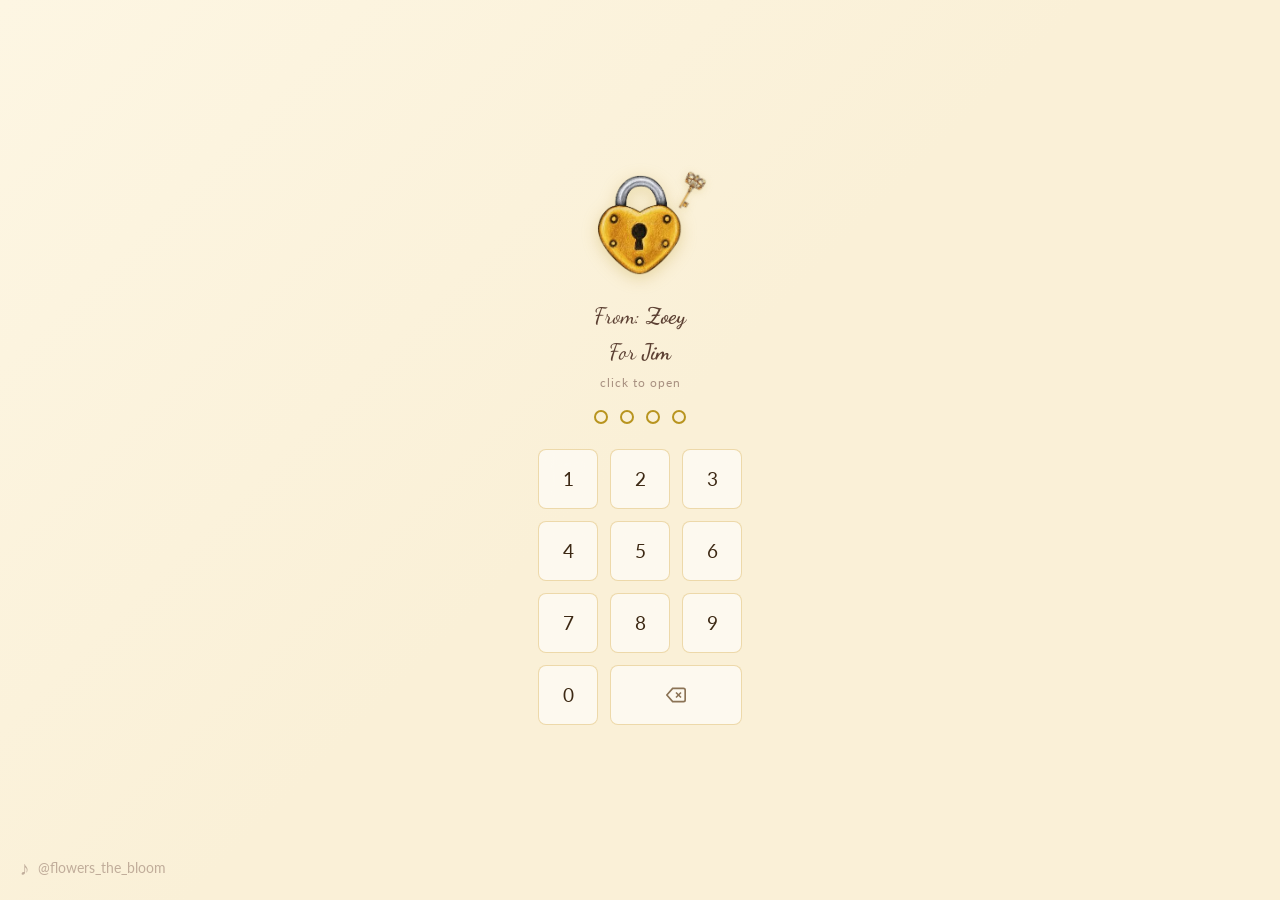
==== index.html @ 01bf9782 "Initial commit via Netlify [skip ci]" ====
<!DOCTYPE html>
<html lang="en">

<head>
    <meta charset="UTF-8">
    <meta name="viewport" content="width=device-width, initial-scale=1.0">
    <title>A Bouquet for You</title>
    <link rel="preconnect" href="https://fonts.googleapis.com">
    <link rel="preconnect" href="https://fonts.gstatic.com" crossorigin>
    <link
        href="https://fonts.googleapis.com/css2?family=Dancing+Script:wght@400;700&family=Playfair+Display:ital,wght@0,400;0,700;1,400&family=Lato:wght@300;400;700&display=swap"
        rel="stylesheet">
    <link rel="stylesheet" href="css/variables.css">
    <link rel="stylesheet" href="css/pin-screen.css">
    <link rel="stylesheet" href="css/flower-animation.css">
    <link rel="stylesheet" href="css/responsive.css">
</head>

<body>
    <!-- Background decorative elements -->
    <div class="bg-decoration">
        <img src="assets/images/flowers/sunflower.png" class="deco-flower sunflower-tl" alt="">
        <img src="assets/images/icons/crescent-moon.png" class="deco-moon" alt="">
        <img src="assets/images/icons/heart-lock.png" class="deco-lock" alt="">
        <img src="assets/images/icons/key.png" class="deco-key" alt="">
        <img src="assets/images/icons/heart.png" class="deco-heart-tr" alt="">
        <img src="assets/images/flowers/tulip.png" class="deco-tulip" alt="">
        <img src="assets/images/icons/cloud.png" class="deco-cloud cloud-1" alt="">
        <img src="assets/images/icons/cloud.png" class="deco-cloud cloud-2" alt="">
        <img src="assets/images/icons/cloud.png" class="deco-cloud cloud-3" alt="">
        <img src="assets/images/flowers/rose-yellow.png" class="deco-flower rose-bl" alt="">
        <img src="assets/images/flowers/daffodil.png" class="deco-flower daffodil-br" alt="">
        <img src="assets/images/flowers/sunflower.png" class="deco-flower sunflower-br" alt="">

        <!-- Gold dots -->
        <div class="gold-dots">
            <span class="dot" style="top:15%;left:20%"></span>
            <span class="dot" style="top:25%;left:35%"></span>
            <span class="dot" style="top:10%;left:70%"></span>
            <span class="dot" style="top:80%;left:15%"></span>
            <span class="dot" style="top:85%;left:80%"></span>
            <span class="dot" style="top:40%;left:90%"></span>
            <span class="dot" style="top:60%;left:5%"></span>
        </div>
    </div>

    <!-- Main content -->
    <main class="pin-screen">
        <div class="lock-container">
            <div class="lock-wrapper">
                <img src="assets/images/icons/heart-lock.png" class="heart-lock" alt="Heart Lock">
                <img src="assets/images/icons/key.png" class="key" alt="Key">
            </div>

            <div class="names">
                <p class="from">From: <span class="sender-name">Zoey</span></p>
                <p class="to">For <span class="recipient-name">Jim</span></p>
                <p class="hint">click to open</p>
            </div>

            <div class="pin-dots">
                <span class="dot" data-index="0"></span>
                <span class="dot" data-index="1"></span>
                <span class="dot" data-index="2"></span>
                <span class="dot" data-index="3"></span>
            </div>

            <div class="number-pad">
                <button class="num-btn" data-num="1">1</button>
                <button class="num-btn" data-num="2">2</button>
                <button class="num-btn" data-num="3">3</button>
                <button class="num-btn" data-num="4">4</button>
                <button class="num-btn" data-num="5">5</button>
                <button class="num-btn" data-num="6">6</button>
                <button class="num-btn" data-num="7">7</button>
                <button class="num-btn" data-num="8">8</button>
                <button class="num-btn" data-num="9">9</button>
                <button class="num-btn" data-num="0">0</button>
                <button class="num-btn backspace">
                    <svg width="20" height="20" viewBox="0 0 24 24" fill="none" stroke="currentColor" stroke-width="2">
                        <path d="M21 4H8l-7 8 7 8h13a2 2 0 002-2V6a2 2 0 00-2-2z"></path>
                        <line x1="18" y1="9" x2="12" y2="15"></line>
                        <line x1="12" y1="9" x2="18" y2="15"></line>
                    </svg>
                </button>
            </div>
        </div>
    </main>

    <!-- Flower explosion container -->
    <div class="flower-explosion" id="flowerExplosion"></div>

    <!-- TikTok watermark -->
    <div class="watermark">@flowers_the_bloom</div>

    <script src="js/pin-validator.js"></script>
    <script src="js/flower-bloom.js"></script>

    <!-- Image load tester -->
    <script>
        // Test if flower images exist
        const testImages = ['sunflower', 'rose-yellow', 'rose-pink', 'daisy-purple', 'lily', 'tulip'];
        testImages.forEach(name => {
            const img = new Image();
            img.src = `assets/images/flowers/${name}.png`;
            img.onload = () => console.log(`✅ ${name} loaded`);
            img.onerror = () => console.error(`❌ ${name} FAILED - check path: assets/images/flowers/${name}.png`);
        });
    </script>
</body>

</html>
---- css/variables.css ----
:root {
    /* Primary Gold Palette */
    --gold-primary: #d4a843;
    --gold-light: #f0d78c;
    --gold-dark: #b8941f;
    --gold-pale: #faf0d7;

    /* Cream Backgrounds */
    --cream: #fdf6e3;
    --cream-warm: #faf0d7;
    --cream-deep: #f5e6c8;

    /* Pink Watercolor */
    --pink-watercolor: #ffd1dc;
    --pink-soft: #ffe4e9;
    --pink-rose: #f8e1e7;
    --pink-dark: #d4a5b5;

    /* Accents */
    --burgundy: #800020;
    --burgundy-light: #a04060;
    --burgundy-dark: #5c0015;
    --forest-green: #1a472a;
    --forest-light: #2d5a3f;
    --wax-rose: #c4a4a4;
    --wax-dark: #a08080;

    /* Text */
    --text-dark: #3d2914;
    --text-brown: #5c4033;
    --text-light: #8b7355;
    --text-muted: #a89080;

    /* Flower Colors */
    --rose-yellow: #ffd700;
    --rose-pink: #ffb6c1;
    --dahlia-red: #dc143c;
    --daisy-purple: #9370db;
    --sunflower-gold: #daa520;

    /* Shadows */
    --shadow-soft: 0 4px 20px rgba(61, 41, 20, 0.1);
    --shadow-medium: 0 8px 30px rgba(61, 41, 20, 0.15);
    --shadow-heavy: 0 12px 40px rgba(61, 41, 20, 0.2);

    /* Transitions */
    --transition-fast: 0.2s ease;
    --transition-medium: 0.4s ease;
    --transition-slow: 0.8s ease;

    /* Fonts */
    --font-script: 'Dancing Script', cursive;
    --font-serif: 'Playfair Display', serif;
    --font-sans: 'Lato', sans-serif;
    --font-handwritten: 'Caveat', cursive;

    /* Spacing */
    --radius-sm: 8px;
    --radius-md: 12px;
    --radius-lg: 16px;
    --radius-xl: 24px;
    --radius-full: 9999px;
}

/* GLOBAL: Force transparent backgrounds on all images */
img {
    background: transparent !important;
    background-color: transparent !important;
}

/* Hide broken images gracefully */
img[src=""],
img:not([src]),
img[src="#"],
img[src="undefined"] {
    opacity: 0;
}

* {
    margin: 0;
    padding: 0;
    box-sizing: border-box;
}

body {
    font-family: var(--font-sans);
    color: var(--text-dark);
    overflow-x: hidden;
    background: var(--cream);
}

.hidden {
    display: none !important;
}
---- css/pin-screen.css ----
/* PIN Screen Layout */
.pin-screen {
    min-height: 100vh;
    display: flex;
    align-items: center;
    justify-content: center;
    position: relative;
    z-index: 10;
    background: linear-gradient(135deg, var(--cream) 0%, var(--cream-warm) 50%, var(--gold-pale) 100%);
}

/* Background Decorations */
.bg-decoration {
    position: fixed;
    inset: 0;
    pointer-events: none;
    z-index: 1;
    overflow: hidden;
}

.deco-flower,
.deco-moon,
.deco-lock,
.deco-key,
.deco-heart,
.deco-tulip,
.deco-cloud {
    position: absolute;
    opacity: 0.85;
}

.sunflower-tl {
    top: 2%;
    left: 2%;
    width: 80px;
    transform: rotate(-15deg);
}

.deco-moon {
    top: 8%;
    left: 35%;
    width: 100px;
}

.deco-lock {
    top: 12%;
    left: 50%;
    transform: translateX(-50%);
    width: 120px;
    z-index: 2;
}

.deco-key {
    top: 10%;
    left: 55%;
    width: 60px;
    transform: rotate(25deg);
    z-index: 3;
}

.deco-heart-tr {
    top: 5%;
    right: 15%;
    width: 50px;
}

.deco-tulip {
    top: 3%;
    left: 45%;
    width: 40px;
}

.cloud-1 {
    top: 20%;
    right: 10%;
    width: 120px;
    opacity: 0.6;
}

.cloud-2 {
    top: 50%;
    left: 5%;
    width: 180px;
    opacity: 0.5;
}

.cloud-3 {
    bottom: 20%;
    right: 20%;
    width: 140px;
    opacity: 0.55;
}

.rose-bl {
    bottom: 5%;
    left: 3%;
    width: 70px;
}

.daffodil-br {
    bottom: 8%;
    right: 5%;
    width: 60px;
}

.sunflower-br {
    bottom: 2%;
    right: 2%;
    width: 75px;
}

.gold-dots .dot {
    position: absolute;
    width: 8px;
    height: 8px;
    background: var(--gold-primary);
    border-radius: 50%;
    opacity: 0.6;
}

/* Lock Container */
.lock-container {
    text-align: center;
    z-index: 10;
    padding: 20px;
}

.lock-wrapper {
    position: relative;
    display: inline-block;
    margin-bottom: 20px;
}

.heart-lock {
    width: 100px;
    filter: drop-shadow(0 4px 8px rgba(184, 148, 31, 0.3));
}

.key {
    position: absolute;
    top: -10px;
    right: -25px;
    width: 50px;
    transform: rotate(30deg);
    filter: drop-shadow(0 2px 4px rgba(184, 148, 31, 0.3));
}

/* Names */
.names {
    margin-bottom: 20px;
}

.from,
.to {
    font-family: var(--font-script);
    font-size: 1.4rem;
    color: var(--text-brown);
    line-height: 1.6;
}

.sender-name,
.recipient-name {
    font-weight: 700;
}

.hint {
    font-family: var(--font-sans);
    font-size: 0.75rem;
    color: var(--text-muted);
    margin-top: 5px;
    letter-spacing: 1px;
}

/* PIN Dots */
.pin-dots {
    display: flex;
    gap: 12px;
    justify-content: center;
    margin-bottom: 25px;
}

.pin-dots .dot {
    width: 14px;
    height: 14px;
    border: 2px solid var(--gold-dark);
    border-radius: 50%;
    transition: all 0.3s ease;
}

.pin-dots .dot.filled {
    background: var(--forest-green);
    border-color: var(--forest-green);
    transform: scale(1.1);
}

.pin-dots .dot.error {
    background: #dc3545;
    border-color: #dc3545;
    animation: shake 0.5s ease;
}

@keyframes shake {

    0%,
    100% {
        transform: translateX(0);
    }

    25% {
        transform: translateX(-5px);
    }

    75% {
        transform: translateX(5px);
    }
}

/* Number Pad */
.number-pad {
    display: grid;
    grid-template-columns: repeat(3, 60px);
    gap: 12px;
    justify-content: center;
}

.num-btn {
    width: 60px;
    height: 60px;
    border: 1px solid rgba(212, 168, 67, 0.4);
    border-radius: var(--radius-sm);
    background: rgba(255, 255, 255, 0.6);
    backdrop-filter: blur(10px);
    font-family: var(--font-sans);
    font-size: 1.2rem;
    color: var(--text-dark);
    cursor: pointer;
    transition: all var(--transition-fast);
    display: flex;
    align-items: center;
    justify-content: center;
}

.num-btn:hover {
    transform: scale(1.05);
    border-color: var(--gold-primary);
    background: rgba(255, 255, 255, 0.8);
    box-shadow: 0 2px 10px rgba(212, 168, 67, 0.2);
}

.num-btn:active {
    transform: scale(0.95);
    background: var(--gold-pale);
}

.num-btn.backspace {
    grid-column: 2 / 4;
    width: 100%;
    color: var(--text-light);
}

/* Watermark */
.watermark {
    position: fixed;
    bottom: 20px;
    left: 20px;
    font-family: var(--font-sans);
    font-size: 0.85rem;
    color: var(--text-muted);
    opacity: 0.7;
    z-index: 100;
    display: flex;
    align-items: center;
    gap: 8px;
}

.watermark::before {
    content: "♪";
    font-size: 1.2rem;
}

/* Fade out animation */
.fade-out {
    animation: fadeOut 0.5s forwards;
}

@keyframes fadeOut {
    to {
        opacity: 0;
        pointer-events: none;
    }
}

/* FIX: Ensure all decorative flowers are transparent */
.deco-flower,
.deco-moon,
.deco-lock,
.deco-key,
.deco-heart,
.deco-tulip,
.deco-cloud {
    background: transparent !important;
    background-color: transparent !important;
}

/* Hide images that fail to load */
img:not([src]),
img[src=""],
img[src="#"] {
    display: none !important;
}

/* Alternative flower display using CSS if images fail */
.flower-fallback {
    width: 60px;
    height: 60px;
    border-radius: 50% 50% 50% 50% / 60% 60% 40% 40%;
    display: inline-block;
}

.flower-fallback.sunflower {
    background: radial-gradient(circle at 30% 30%, #ffd700 0%, #daa520 40%, #b8860b 100%);
}

.flower-fallback.rose {
    background: radial-gradient(circle at 30% 30%, #ffb6c1 0%, #ff69b4 50%, #db7093 100%);
}
---- css/flower-animation.css ----
/* Flower Explosion Container */
.flower-explosion {
    position: fixed;
    inset: 0;
    pointer-events: none;
    z-index: 50;
    overflow: hidden;
    opacity: 0;
}

.flower-explosion.active {
    opacity: 1;
}

/* Individual Bloom Flowers - FIXED TRANSPARENCY */
.bloom-flower {
    position: absolute;
    will-change: transform, opacity;
    /* CRITICAL: Force transparent background */
    background: transparent !important;
    background-color: transparent !important;
    /* Remove any potential image background artifacts */
    image-rendering: -webkit-optimize-contrast;
    image-rendering: crisp-edges;
    /* Ensure PNG transparency works */
    mix-blend-mode: normal;
}

/* Hide broken image icons */
.bloom-flower:not([src]) {
    display: none !important;
}

/* Alternative: if images fail to load, hide them */
.bloom-flower[src=""],
.bloom-flower[src="#"],
.bloom-flower[src="undefined"] {
    display: none !important;
}

/* Flower Bloom Keyframes */
@keyframes flowerBloom {
    0% {
        transform: translate(-50%, -50%) scale(0) rotate(0deg);
        opacity: 0;
    }

    20% {
        opacity: 1;
    }

    100% {
        transform: translate(var(--end-x), var(--end-y)) scale(var(--scale)) rotate(var(--rotation));
        opacity: 1;
    }
}

/* Transition overlay */
.transition-overlay {
    position: fixed;
    inset: 0;
    background: var(--gold-pale);
    z-index: 60;
    opacity: 0;
    pointer-events: none;
}

.transition-overlay.active {
    animation: goldFade 1s forwards;
}

@keyframes goldFade {
    0% {
        opacity: 0;
    }

    50% {
        opacity: 1;
    }

    100% {
        opacity: 0;
    }
}
---- css/responsive.css ----
/* Tablet */
@media (max-width: 1024px) {
    .letter-content {
        flex-direction: column;
        align-items: center;
    }

    .daisy-bouquet {
        margin-bottom: 30px;
    }

    .widgets-container {
        flex-direction: column;
    }
}

/* Mobile */
@media (max-width: 768px) {
    .dearest {
        font-size: 2rem;
    }

    .letter-paper {
        padding: 30px 20px;
        max-width: 100%;
    }

    .polaroid {
        width: 140px;
        position: relative !important;
        top: auto !important;
        left: auto !important;
        margin: 10px;
        display: inline-block;
    }

    .photos-bg {
        display: flex;
        flex-wrap: wrap;
        justify-content: center;
        padding: 20px;
    }

    .number-pad {
        grid-template-columns: repeat(3, 55px);
        gap: 10px;
    }

    .num-btn {
        width: 55px;
        height: 55px;
    }

    .gift-box {
        transform: scale(0.8);
    }

    .voice-note-widget {
        min-width: auto;
        padding: 10px 15px;
    }

    .waveform {
        gap: 2px;
    }

    .waveform .bar {
        width: 2px;
    }

    .watermark {
        font-size: 0.75rem;
    }
}

/* Small Mobile */
@media (max-width: 480px) {
    .dearest {
        font-size: 1.6rem;
    }

    .from,
    .to {
        font-size: 1.1rem;
    }

    .heart-lock {
        width: 80px;
    }

    .key {
        width: 40px;
    }

    .polaroid {
        width: 120px;
    }

    .polaroid img {
        height: 120px;
    }
}

/* Mobile iframe fixes */
@media (max-width: 768px) {
    .widgets-container {
        flex-direction: column;
    }

    .widget {
        width: 100%;
    }

    .video-container {
        padding-bottom: 56.25%;
        /* Maintain 16:9 aspect ratio */
    }

    .spotify-widget iframe {
        height: 80px;
        /* Smaller on mobile */
    }
}
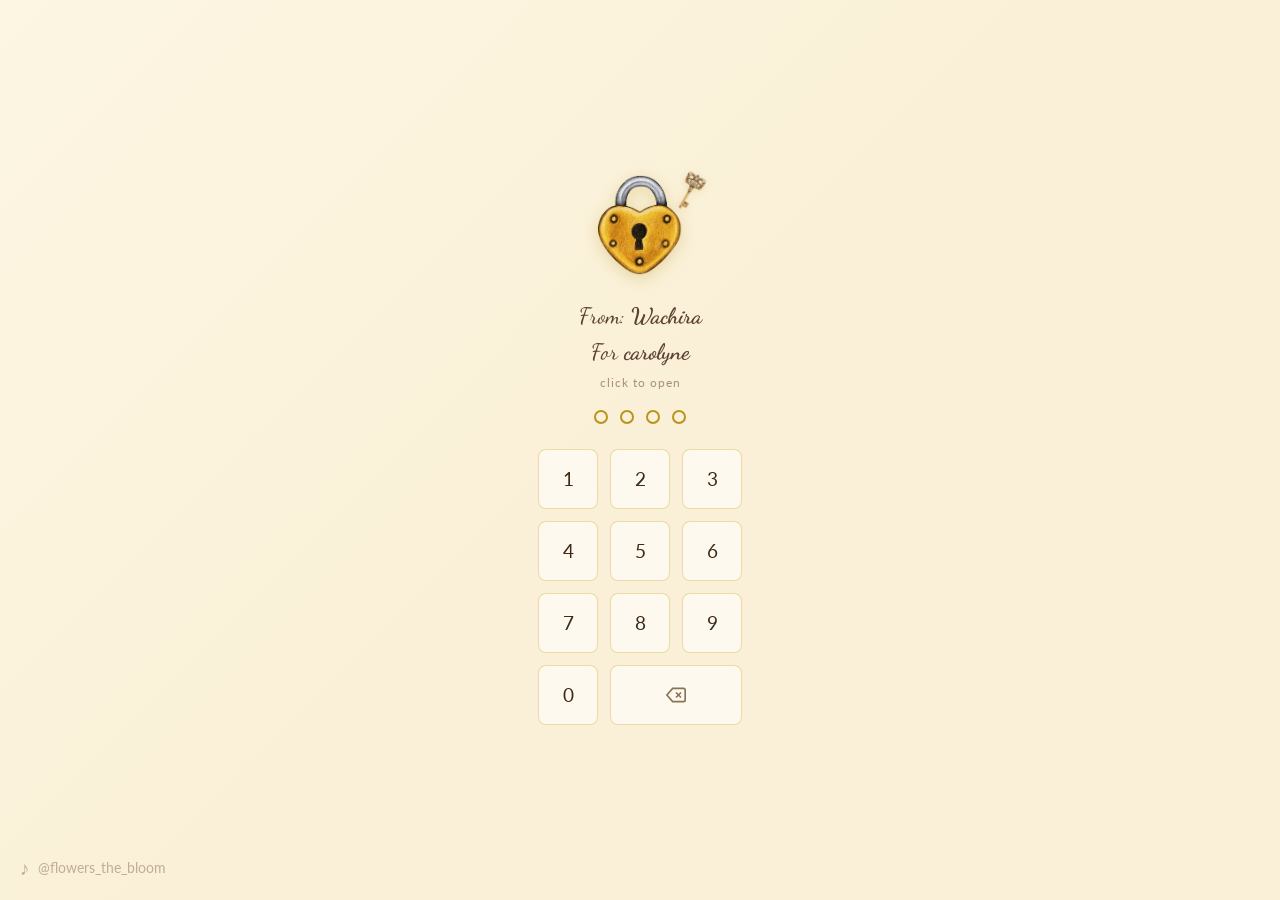
==== commit 1e86a274: "Fix HTML structure and update sender/recipient names" ====
--- a/index.html
+++ b/index.html
@@ -53,8 +53,8 @@
             </div>
 
             <div class="names">
-                <p class="from">From: <span class="sender-name">Zoey</span></p>
-                <p class="to">For <span class="recipient-name">Jim</span></p>
+                <p class="from">From: <span class="sender-name">Wachira</span></p>
+                <p class="to">For <span class="recipient-name">carolyne</span></p>
                 <p class="hint">click to open</p>
             </div>
 
@@ -109,4 +109,4 @@
     </script>
 </body>
 
-</html>+</html>
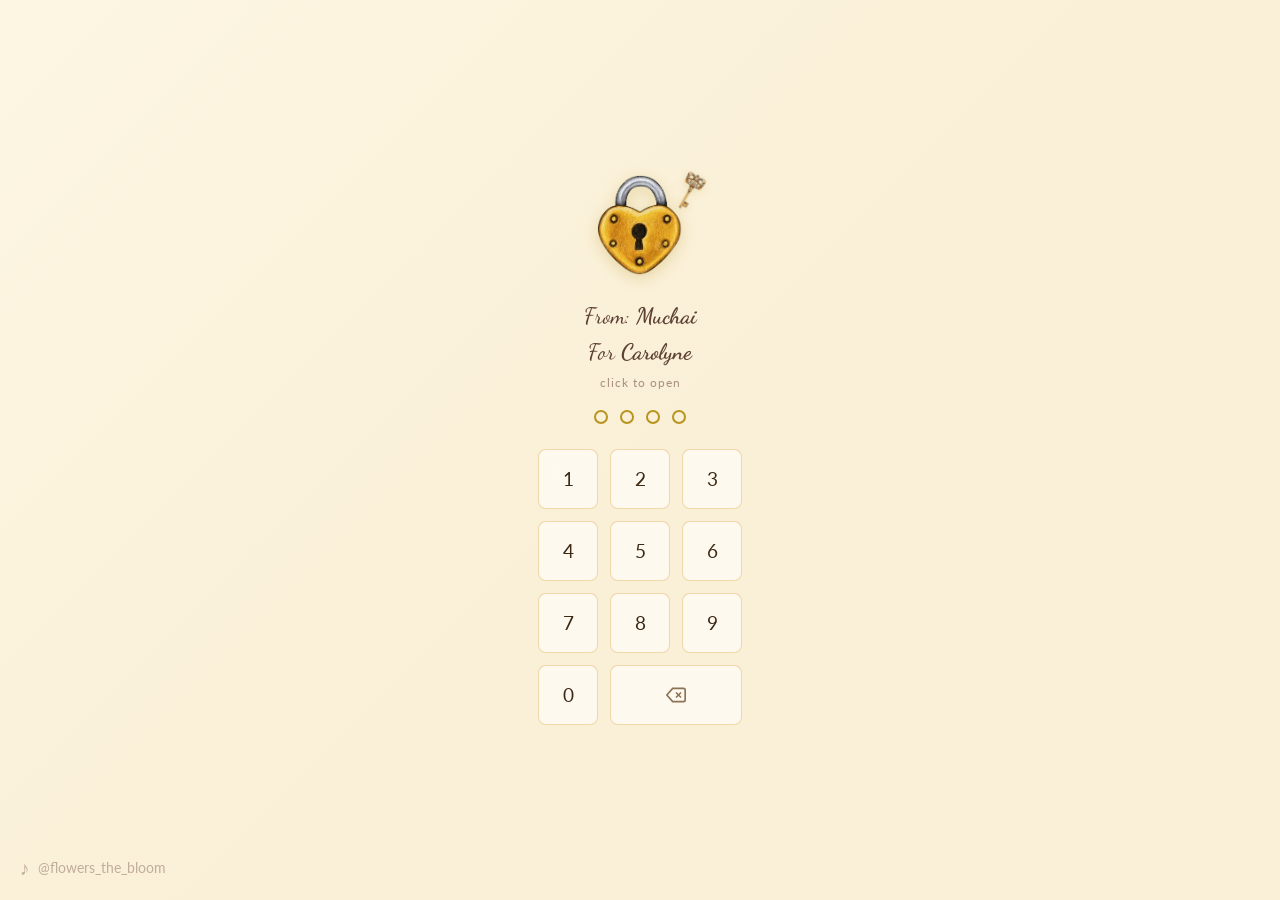
==== commit d25dbfc3: "Update index.html" ====
--- a/index.html
+++ b/index.html
@@ -53,8 +53,8 @@
             </div>
 
             <div class="names">
-                <p class="from">From: <span class="sender-name">Wachira</span></p>
-                <p class="to">For <span class="recipient-name">carolyne</span></p>
+                <p class="from">From: <span class="sender-name">Muchai</span></p>
+                <p class="to">For <span class="recipient-name">Carolyne</span></p>
                 <p class="hint">click to open</p>
             </div>
 
